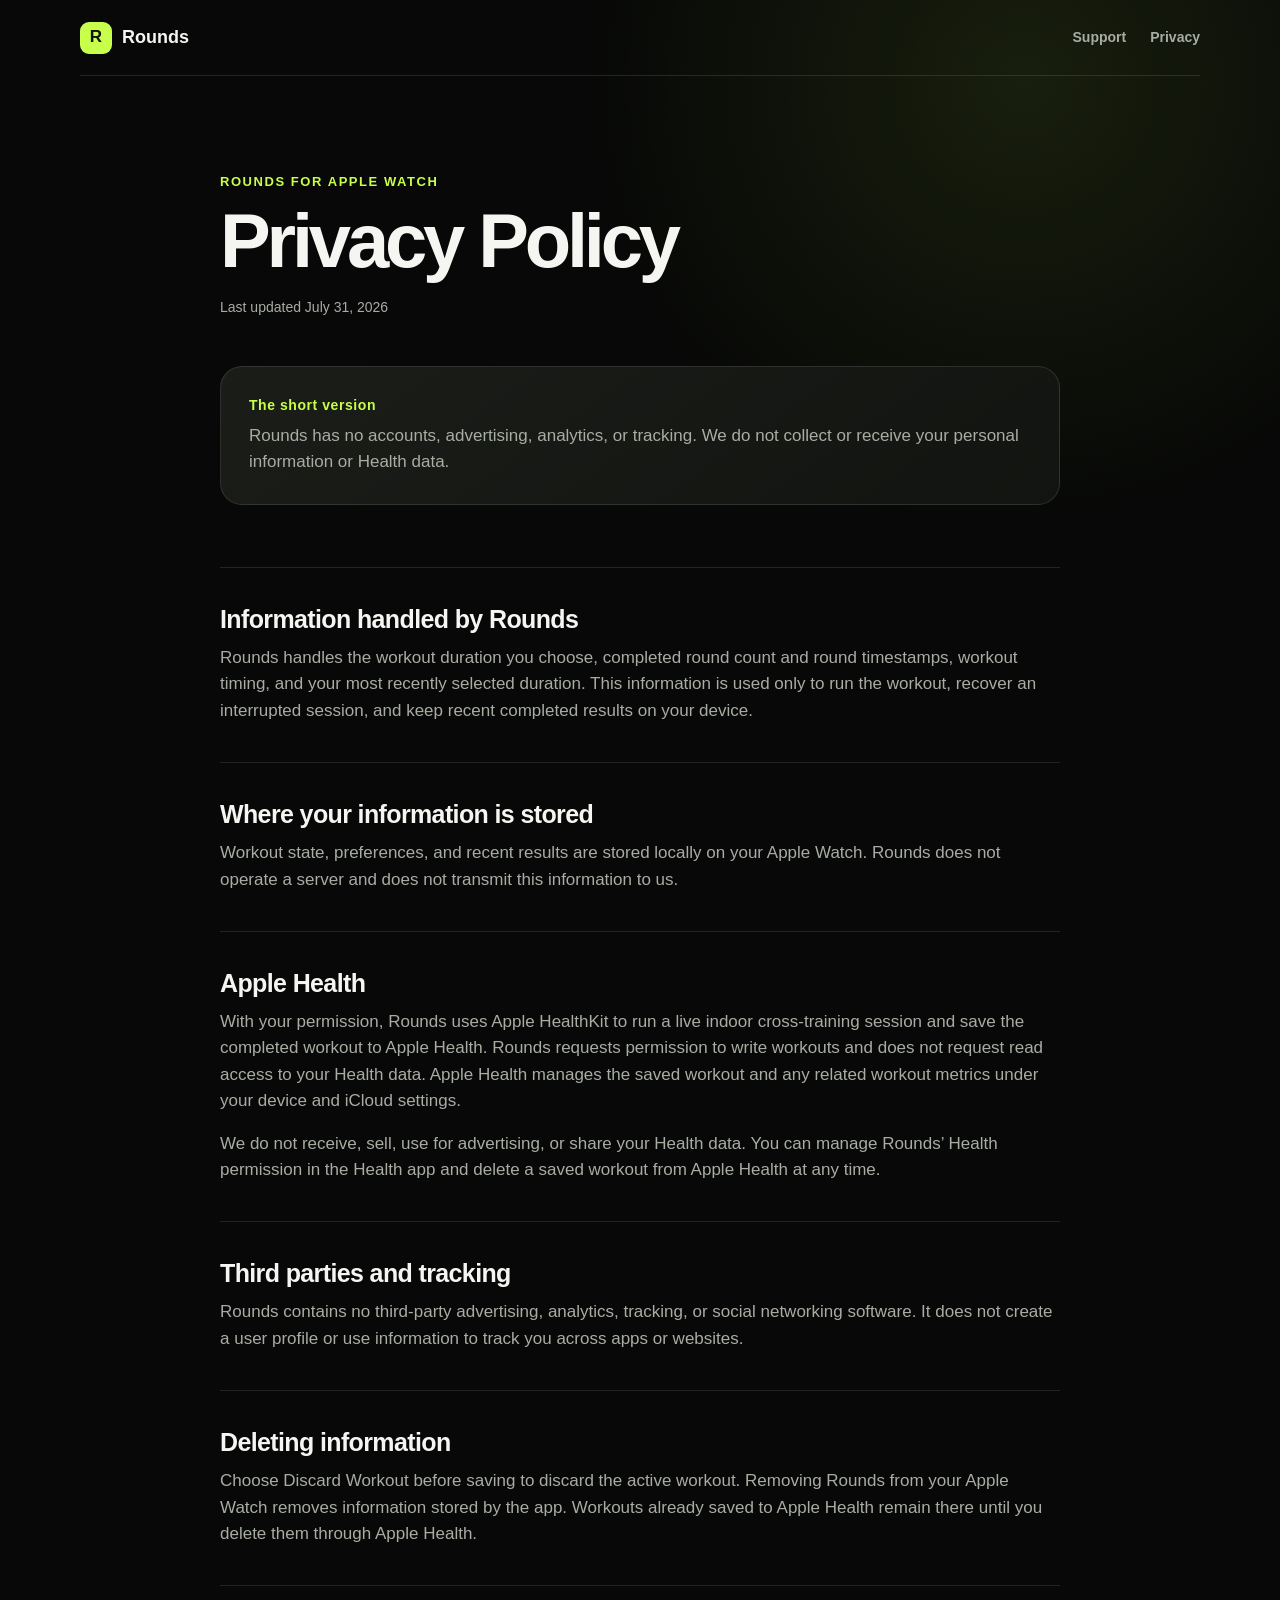
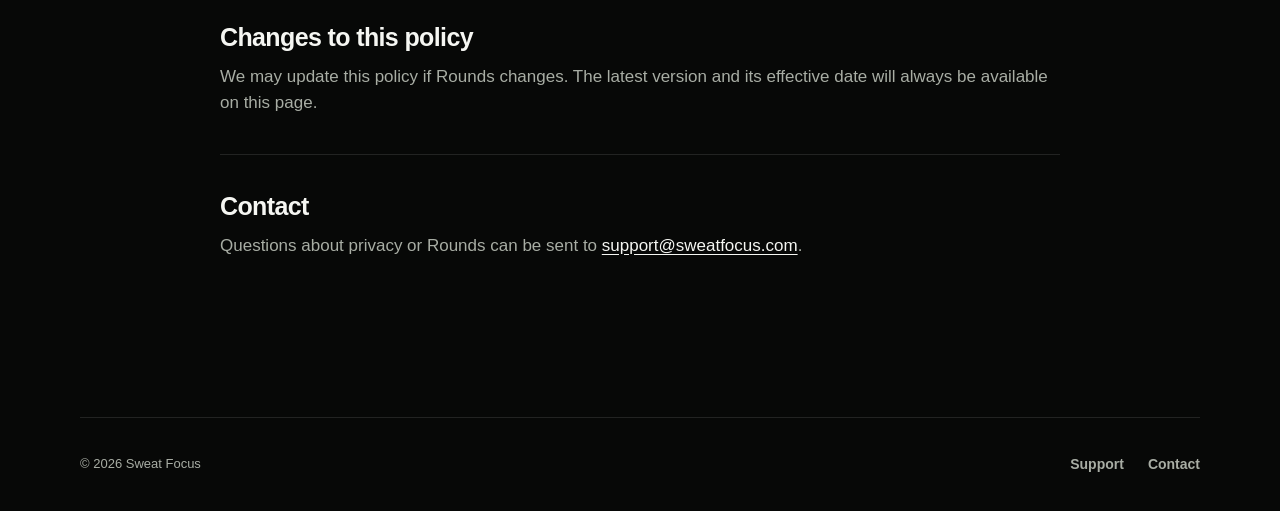
==== privacy.html @ 95f67c0b "Create Rounds support and privacy site" ====
<!doctype html>
<html lang="en">
  <head>
    <meta charset="utf-8">
    <meta name="viewport" content="width=device-width, initial-scale=1">
    <meta name="theme-color" content="#070807">
    <meta name="description" content="Privacy Policy for Rounds on Apple Watch.">
    <title>Privacy Policy — Rounds</title>
    <link rel="stylesheet" href="styles.css">
  </head>
  <body>
    <header class="site-header">
      <a class="brand" href="index.html" aria-label="Rounds support home">
        <span class="brand-mark" aria-hidden="true">R</span>
        <span>Rounds</span>
      </a>
      <nav aria-label="Support navigation">
        <a href="index.html">Support</a>
        <a href="privacy.html" aria-current="page">Privacy</a>
      </nav>
    </header>

    <main class="policy-page">
      <div class="policy-heading">
        <p class="eyebrow">Rounds for Apple Watch</p>
        <h1>Privacy Policy</h1>
        <p class="updated">Last updated July 31, 2026</p>
      </div>

      <div class="privacy-summary">
        <strong>The short version</strong>
        <p>
          Rounds has no accounts, advertising, analytics, or tracking. We do not
          collect or receive your personal information or Health data.
        </p>
      </div>

      <article class="policy-content">
        <section>
          <h2>Information handled by Rounds</h2>
          <p>
            Rounds handles the workout duration you choose, completed round count
            and round timestamps, workout timing, and your most recently selected
            duration. This information is used only to run the workout, recover an
            interrupted session, and keep recent completed results on your device.
          </p>
        </section>

        <section>
          <h2>Where your information is stored</h2>
          <p>
            Workout state, preferences, and recent results are stored locally on
            your Apple Watch. Rounds does not operate a server and does not transmit
            this information to us.
          </p>
        </section>

        <section>
          <h2>Apple Health</h2>
          <p>
            With your permission, Rounds uses Apple HealthKit to run a live indoor
            cross-training session and save the completed workout to Apple Health.
            Rounds requests permission to write workouts and does not request read
            access to your Health data. Apple Health manages the saved workout and
            any related workout metrics under your device and iCloud settings.
          </p>
          <p>
            We do not receive, sell, use for advertising, or share your Health data.
            You can manage Rounds’ Health permission in the Health app and delete a
            saved workout from Apple Health at any time.
          </p>
        </section>

        <section>
          <h2>Third parties and tracking</h2>
          <p>
            Rounds contains no third-party advertising, analytics, tracking, or
            social networking software. It does not create a user profile or use
            information to track you across apps or websites.
          </p>
        </section>

        <section>
          <h2>Deleting information</h2>
          <p>
            Choose Discard Workout before saving to discard the active workout.
            Removing Rounds from your Apple Watch removes information stored by the
            app. Workouts already saved to Apple Health remain there until you delete
            them through Apple Health.
          </p>
        </section>

        <section>
          <h2>Changes to this policy</h2>
          <p>
            We may update this policy if Rounds changes. The latest version and its
            effective date will always be available on this page.
          </p>
        </section>

        <section>
          <h2>Contact</h2>
          <p>
            Questions about privacy or Rounds can be sent to
            <a href="mailto:support@sweatfocus.com?subject=Rounds%20Privacy">support@sweatfocus.com</a>.
          </p>
        </section>
      </article>
    </main>

    <footer>
      <span>© 2026 Sweat Focus</span>
      <div>
        <a href="index.html">Support</a>
        <a href="mailto:support@sweatfocus.com?subject=Rounds%20Support">Contact</a>
      </div>
    </footer>
  </body>
</html>
---- styles.css ----
:root {
  color-scheme: dark;
  --background: #070807;
  --surface: #121411;
  --surface-raised: #1a1d18;
  --border: rgba(255, 255, 255, 0.11);
  --text: #f5f6f2;
  --secondary: #a8ada4;
  --accent: #c7ff4a;
  --accent-strong: #aee82b;
  --danger: #ff6259;
  --max-width: 1120px;
}

* {
  box-sizing: border-box;
}

html {
  scroll-behavior: smooth;
}

body {
  margin: 0;
  background:
    radial-gradient(circle at 80% 4%, rgba(199, 255, 74, 0.09), transparent 28rem),
    var(--background);
  color: var(--text);
  font-family: -apple-system, BlinkMacSystemFont, "SF Pro Display", "Helvetica Neue", sans-serif;
  font-size: 17px;
  line-height: 1.55;
  -webkit-font-smoothing: antialiased;
}

a {
  color: inherit;
}

.site-header,
main,
footer {
  width: min(calc(100% - 40px), var(--max-width));
  margin-inline: auto;
}

.site-header {
  min-height: 76px;
  display: flex;
  align-items: center;
  justify-content: space-between;
  gap: 24px;
  border-bottom: 1px solid var(--border);
}

.brand {
  display: inline-flex;
  align-items: center;
  gap: 10px;
  color: var(--text);
  font-size: 18px;
  font-weight: 700;
  text-decoration: none;
}

.brand-mark {
  width: 32px;
  height: 32px;
  display: grid;
  place-items: center;
  border-radius: 9px;
  background: var(--accent);
  color: #11140c;
  font-size: 17px;
  font-weight: 800;
}

nav,
footer div {
  display: flex;
  align-items: center;
  gap: 24px;
}

nav a,
footer a {
  color: var(--secondary);
  font-size: 14px;
  font-weight: 600;
  text-decoration: none;
}

nav a:hover,
nav a:focus-visible,
footer a:hover,
footer a:focus-visible,
.policy-content a:hover,
.policy-content a:focus-visible {
  color: var(--accent);
}

.hero {
  min-height: 650px;
  display: grid;
  grid-template-columns: minmax(0, 1.18fr) minmax(300px, 0.82fr);
  align-items: center;
  gap: clamp(48px, 8vw, 110px);
  padding: 80px 0 96px;
}

.eyebrow {
  margin: 0 0 12px;
  color: var(--accent);
  font-size: 13px;
  font-weight: 750;
  letter-spacing: 0.12em;
  text-transform: uppercase;
}

h1,
h2,
h3,
p {
  margin-top: 0;
}

h1 {
  max-width: 760px;
  margin-bottom: 24px;
  font-size: clamp(50px, 7.2vw, 88px);
  font-weight: 760;
  letter-spacing: -0.055em;
  line-height: 0.98;
}

.lede {
  max-width: 620px;
  margin-bottom: 34px;
  color: var(--secondary);
  font-size: clamp(19px, 2.1vw, 23px);
  line-height: 1.45;
}

.primary-button,
.secondary-button {
  min-height: 52px;
  display: inline-flex;
  align-items: center;
  justify-content: center;
  border-radius: 15px;
  font-weight: 750;
  text-decoration: none;
  transition: transform 160ms ease, background 160ms ease;
}

.primary-button {
  padding: 0 24px;
  background: var(--accent);
  color: #10130b;
}

.primary-button:hover,
.primary-button:focus-visible {
  background: var(--accent-strong);
  transform: translateY(-1px);
}

.response-note {
  margin: 13px 0 0;
  color: var(--secondary);
  font-size: 13px;
}

.watch-preview {
  width: min(100%, 360px);
  aspect-ratio: 0.82;
  justify-self: center;
  padding: 25px;
  border: 2px solid #4b4f49;
  border-radius: 31% / 25%;
  background: linear-gradient(145deg, #30332f, #0c0d0c 48%, #262824);
  box-shadow:
    0 40px 90px rgba(0, 0, 0, 0.55),
    inset 0 0 0 2px rgba(255, 255, 255, 0.1);
  transform: rotate(2deg);
}

.watch-screen {
  height: 100%;
  padding: 16% 9% 8%;
  display: flex;
  flex-direction: column;
  align-items: center;
  border-radius: 28% / 22%;
  background: #000;
  overflow: hidden;
}

.time-label {
  align-self: flex-start;
  color: #8f948d;
  font-size: 10px;
  font-weight: 800;
  letter-spacing: 0.12em;
}

.time {
  align-self: flex-start;
  margin-top: -3px;
  font-size: clamp(28px, 4vw, 42px);
  font-variant-numeric: tabular-nums;
  font-weight: 750;
  letter-spacing: -0.04em;
}

.round-count {
  margin: auto 0 -8px;
  font-size: clamp(94px, 14vw, 148px);
  font-variant-numeric: tabular-nums;
  font-weight: 780;
  line-height: 0.92;
}

.round-label {
  display: flex;
  gap: 9px;
  color: #969b93;
  font-size: 10px;
  font-weight: 800;
  letter-spacing: 0.08em;
}

.round-label span {
  color: var(--accent);
  letter-spacing: 0;
}

.watch-controls {
  width: 100%;
  display: grid;
  grid-template-columns: 44px 1fr 44px;
  gap: 5px;
  margin-top: auto;
  padding-top: 12%;
  font-size: 13px;
  font-weight: 750;
}

.watch-controls span {
  min-height: 38px;
  display: grid;
  place-items: center;
  border-radius: 12px;
}

.add-control {
  background: var(--accent);
  color: #0b0d08;
  font-size: 22px;
}

.pause-control {
  background: #252724;
}

.end-control {
  color: var(--danger);
}

.steps,
.answers {
  padding: 96px 0;
  border-top: 1px solid var(--border);
}

.section-heading {
  max-width: 640px;
  margin-bottom: 44px;
}

h2 {
  margin-bottom: 16px;
  font-size: clamp(34px, 4.6vw, 54px);
  font-weight: 740;
  letter-spacing: -0.04em;
  line-height: 1.05;
}

.step-grid {
  display: grid;
  grid-template-columns: repeat(3, 1fr);
  gap: 16px;
}

.step-card,
.contact-card,
.privacy-summary {
  border: 1px solid var(--border);
  background: linear-gradient(145deg, var(--surface-raised), var(--surface));
}

.step-card {
  min-height: 250px;
  padding: 28px;
  border-radius: 24px;
}

.step-number {
  width: 36px;
  height: 36px;
  display: grid;
  place-items: center;
  margin-bottom: 54px;
  border-radius: 50%;
  background: var(--accent);
  color: #11140c;
  font-size: 14px;
  font-weight: 800;
}

h3 {
  margin-bottom: 8px;
  font-size: 22px;
  letter-spacing: -0.025em;
}

.step-card p,
.contact-card p,
.policy-content p,
.privacy-summary p {
  margin-bottom: 0;
  color: var(--secondary);
}

.answer-list {
  border-top: 1px solid var(--border);
}

details {
  border-bottom: 1px solid var(--border);
}

summary {
  padding: 26px 42px 26px 0;
  position: relative;
  cursor: pointer;
  list-style: none;
  font-size: 20px;
  font-weight: 700;
  letter-spacing: -0.015em;
}

summary::-webkit-details-marker {
  display: none;
}

summary::after {
  content: "+";
  position: absolute;
  right: 4px;
  color: var(--accent);
  font-size: 26px;
  font-weight: 400;
  line-height: 1;
}

details[open] summary::after {
  content: "−";
}

details p {
  max-width: 780px;
  padding: 0 48px 28px 0;
  margin-bottom: 0;
  color: var(--secondary);
}

.contact-card {
  margin: 72px auto 96px;
  padding: clamp(30px, 5vw, 56px);
  display: flex;
  align-items: center;
  justify-content: space-between;
  gap: 40px;
  border-radius: 28px;
}

.contact-card h2 {
  font-size: clamp(30px, 4vw, 46px);
}

.secondary-button {
  flex: 0 0 auto;
  padding: 0 20px;
  border: 1px solid var(--border);
  background: rgba(255, 255, 255, 0.06);
  font-size: 15px;
}

.secondary-button:hover,
.secondary-button:focus-visible {
  border-color: rgba(199, 255, 74, 0.5);
  background: rgba(199, 255, 74, 0.08);
}

footer {
  min-height: 94px;
  display: flex;
  align-items: center;
  justify-content: space-between;
  gap: 24px;
  border-top: 1px solid var(--border);
  color: var(--secondary);
  font-size: 13px;
}

.policy-page {
  max-width: 840px;
  padding: 96px 0 120px;
}

.policy-heading {
  margin-bottom: 48px;
}

.policy-heading h1 {
  margin-bottom: 18px;
  font-size: clamp(48px, 7vw, 76px);
}

.updated {
  color: var(--secondary);
  font-size: 14px;
}

.privacy-summary {
  margin-bottom: 62px;
  padding: 28px;
  border-radius: 22px;
}

.privacy-summary strong {
  display: block;
  margin-bottom: 6px;
  color: var(--accent);
  font-size: 14px;
  letter-spacing: 0.04em;
}

.policy-content section {
  padding: 38px 0;
  border-top: 1px solid var(--border);
}

.policy-content h2 {
  margin-bottom: 13px;
  font-size: 25px;
  letter-spacing: -0.025em;
}

.policy-content p + p {
  margin-top: 16px;
}

.policy-content a {
  color: var(--text);
  text-underline-offset: 3px;
}

@media (max-width: 800px) {
  .hero {
    grid-template-columns: 1fr;
    padding-top: 70px;
  }

  .watch-preview {
    width: min(82vw, 350px);
  }

  .step-grid {
    grid-template-columns: 1fr;
  }

  .step-card {
    min-height: 0;
  }

  .step-number {
    margin-bottom: 36px;
  }

  .contact-card {
    align-items: flex-start;
    flex-direction: column;
  }
}

@media (max-width: 560px) {
  .site-header,
  main,
  footer {
    width: min(calc(100% - 28px), var(--max-width));
  }

  .site-header {
    min-height: 68px;
  }

  nav {
    gap: 16px;
  }

  nav a:first-child {
    display: none;
  }

  .hero {
    min-height: 0;
    padding: 60px 0 78px;
  }

  h1 {
    font-size: 48px;
  }

  .steps,
  .answers {
    padding: 74px 0;
  }

  summary {
    font-size: 18px;
  }

  .contact-card {
    margin-bottom: 72px;
  }

  .secondary-button {
    width: 100%;
    font-size: 14px;
  }

  footer {
    padding: 26px 0;
    align-items: flex-start;
    flex-direction: column;
  }

  .policy-page {
    padding: 72px 0 90px;
  }
}

@media (prefers-reduced-motion: reduce) {
  html {
    scroll-behavior: auto;
  }

  *,
  *::before,
  *::after {
    transition-duration: 0.01ms !important;
  }
}
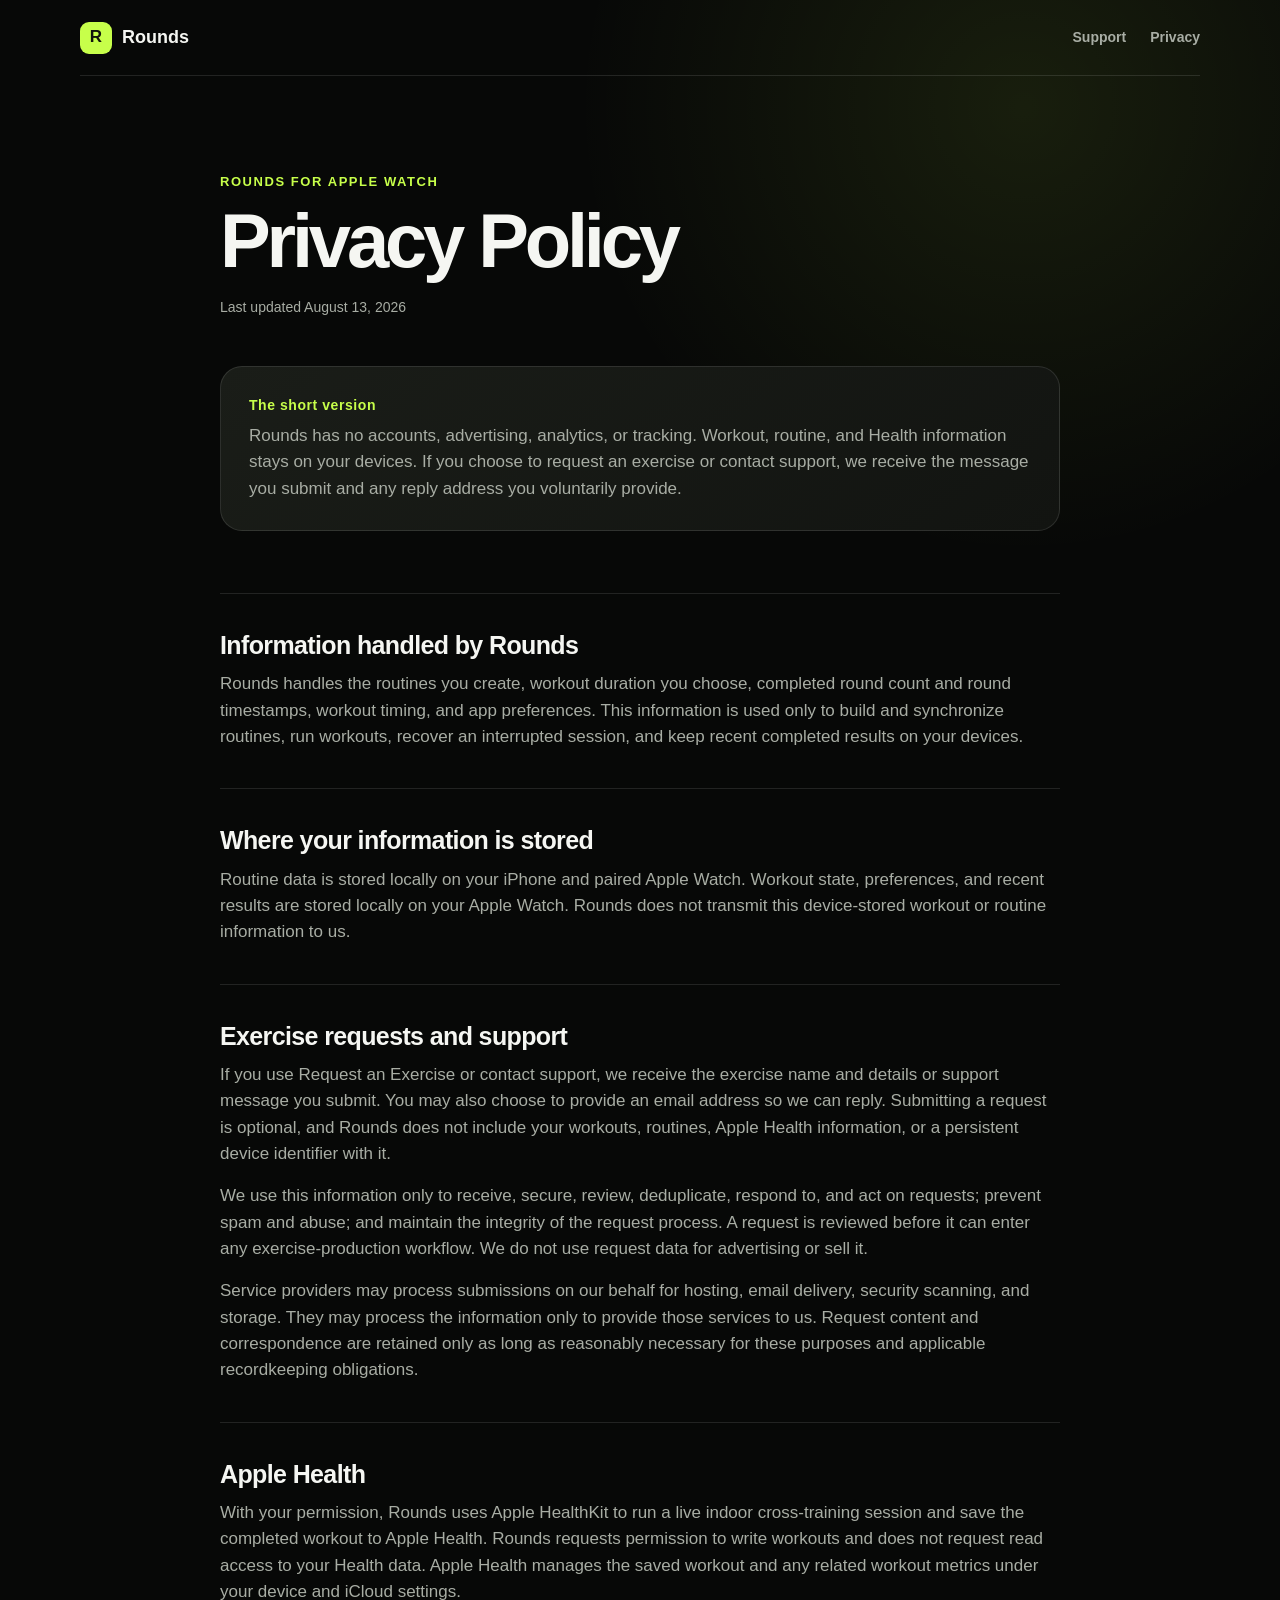
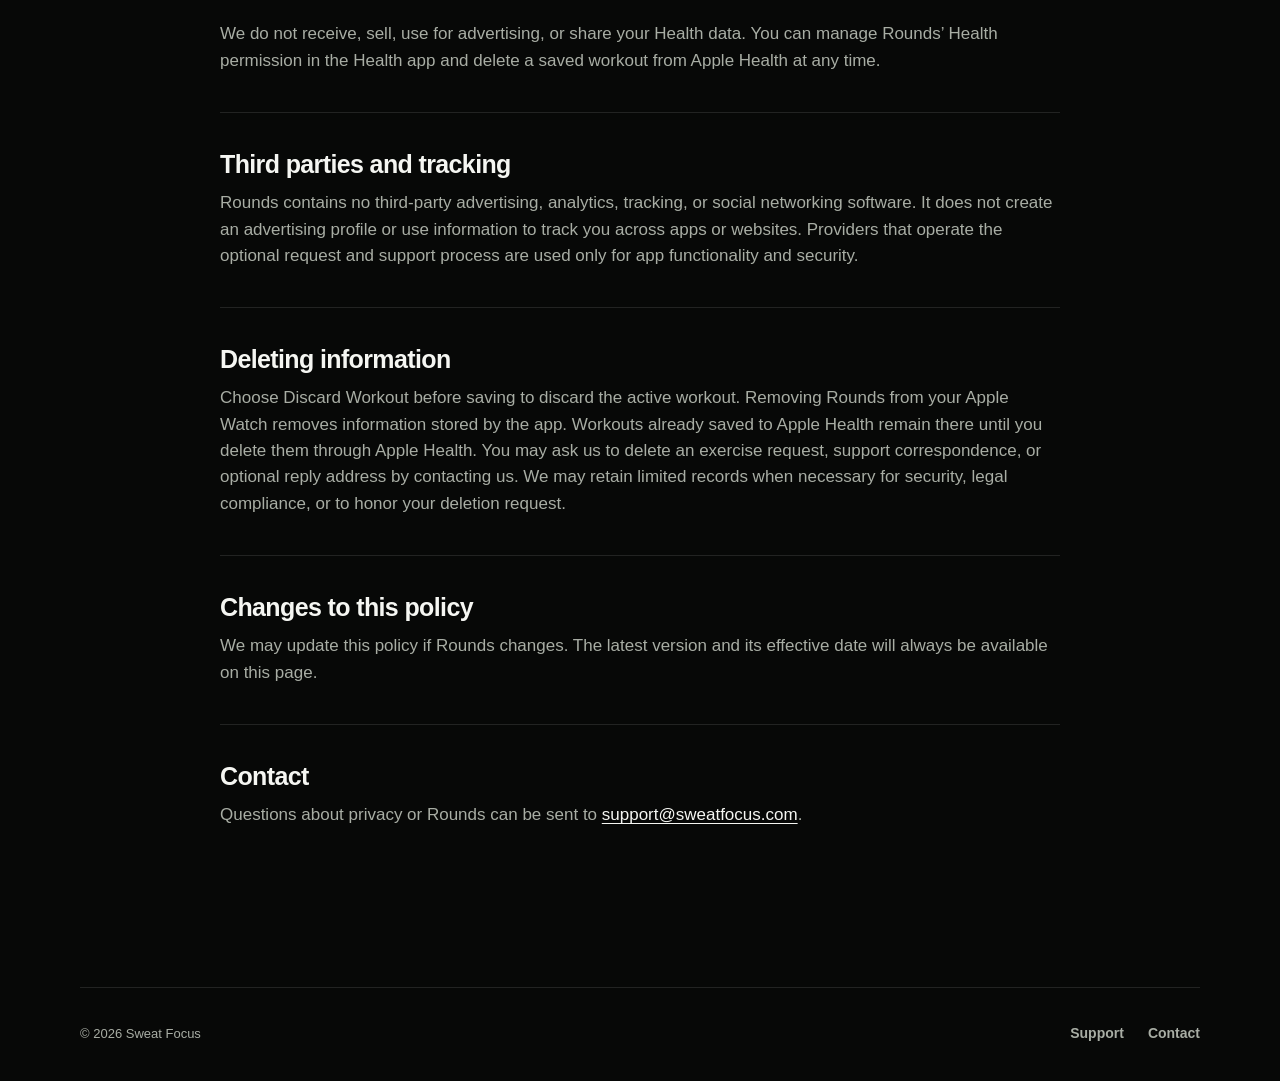
==== commit 55cef72d: "Document exercise request handling" ====
--- a/privacy.html
+++ b/privacy.html
@@ -24,14 +24,16 @@
       <div class="policy-heading">
         <p class="eyebrow">Rounds for Apple Watch</p>
         <h1>Privacy Policy</h1>
-        <p class="updated">Last updated July 31, 2026</p>
+        <p class="updated">Last updated August 13, 2026</p>
       </div>
 
       <div class="privacy-summary">
         <strong>The short version</strong>
         <p>
-          Rounds has no accounts, advertising, analytics, or tracking. We do not
-          collect or receive your personal information or Health data.
+          Rounds has no accounts, advertising, analytics, or tracking. Workout,
+          routine, and Health information stays on your devices. If you choose to
+          request an exercise or contact support, we receive the message you submit
+          and any reply address you voluntarily provide.
         </p>
       </div>
 
@@ -39,19 +41,46 @@
         <section>
           <h2>Information handled by Rounds</h2>
           <p>
-            Rounds handles the workout duration you choose, completed round count
-            and round timestamps, workout timing, and your most recently selected
-            duration. This information is used only to run the workout, recover an
-            interrupted session, and keep recent completed results on your device.
+            Rounds handles the routines you create, workout duration you choose,
+            completed round count and round timestamps, workout timing, and app
+            preferences. This information is used only to build and synchronize
+            routines, run workouts, recover an interrupted session, and keep recent
+            completed results on your devices.
           </p>
         </section>
 
         <section>
           <h2>Where your information is stored</h2>
           <p>
+            Routine data is stored locally on your iPhone and paired Apple Watch.
             Workout state, preferences, and recent results are stored locally on
-            your Apple Watch. Rounds does not operate a server and does not transmit
-            this information to us.
+            your Apple Watch. Rounds does not transmit this device-stored workout
+            or routine information to us.
+          </p>
+        </section>
+
+        <section>
+          <h2>Exercise requests and support</h2>
+          <p>
+            If you use Request an Exercise or contact support, we receive the
+            exercise name and details or support message you submit. You may also
+            choose to provide an email address so we can reply. Submitting a request
+            is optional, and Rounds does not include your workouts, routines, Apple
+            Health information, or a persistent device identifier with it.
+          </p>
+          <p>
+            We use this information only to receive, secure, review, deduplicate,
+            respond to, and act on requests; prevent spam and abuse; and maintain
+            the integrity of the request process. A request is reviewed before it
+            can enter any exercise-production workflow. We do not use request data
+            for advertising or sell it.
+          </p>
+          <p>
+            Service providers may process submissions on our behalf for hosting,
+            email delivery, security scanning, and storage. They may process the
+            information only to provide those services to us. Request content and
+            correspondence are retained only as long as reasonably necessary for
+            these purposes and applicable recordkeeping obligations.
           </p>
         </section>
 
@@ -75,8 +104,10 @@
           <h2>Third parties and tracking</h2>
           <p>
             Rounds contains no third-party advertising, analytics, tracking, or
-            social networking software. It does not create a user profile or use
-            information to track you across apps or websites.
+            social networking software. It does not create an advertising profile
+            or use information to track you across apps or websites. Providers that
+            operate the optional request and support process are used only for app
+            functionality and security.
           </p>
         </section>
 
@@ -86,7 +117,10 @@
             Choose Discard Workout before saving to discard the active workout.
             Removing Rounds from your Apple Watch removes information stored by the
             app. Workouts already saved to Apple Health remain there until you delete
-            them through Apple Health.
+            them through Apple Health. You may ask us to delete an exercise request,
+            support correspondence, or optional reply address by contacting us. We
+            may retain limited records when necessary for security, legal compliance,
+            or to honor your deletion request.
           </p>
         </section>
 
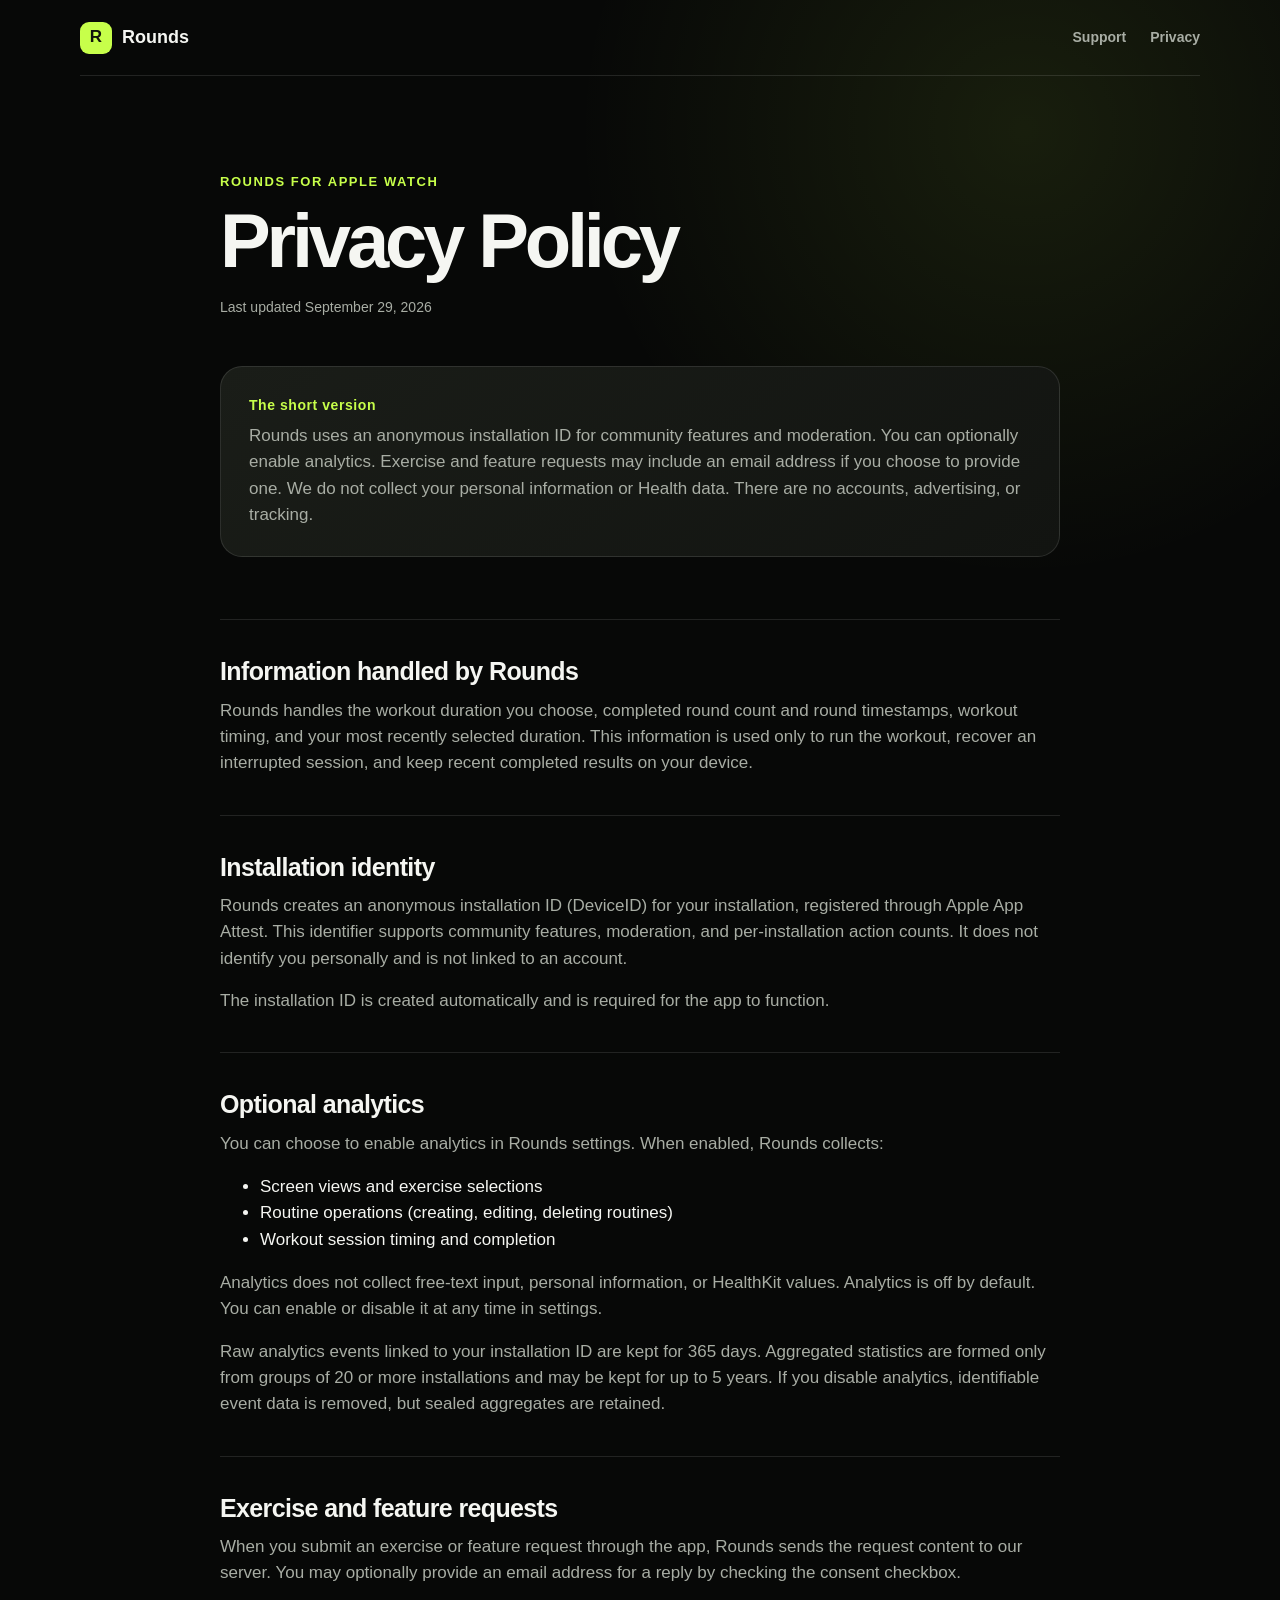
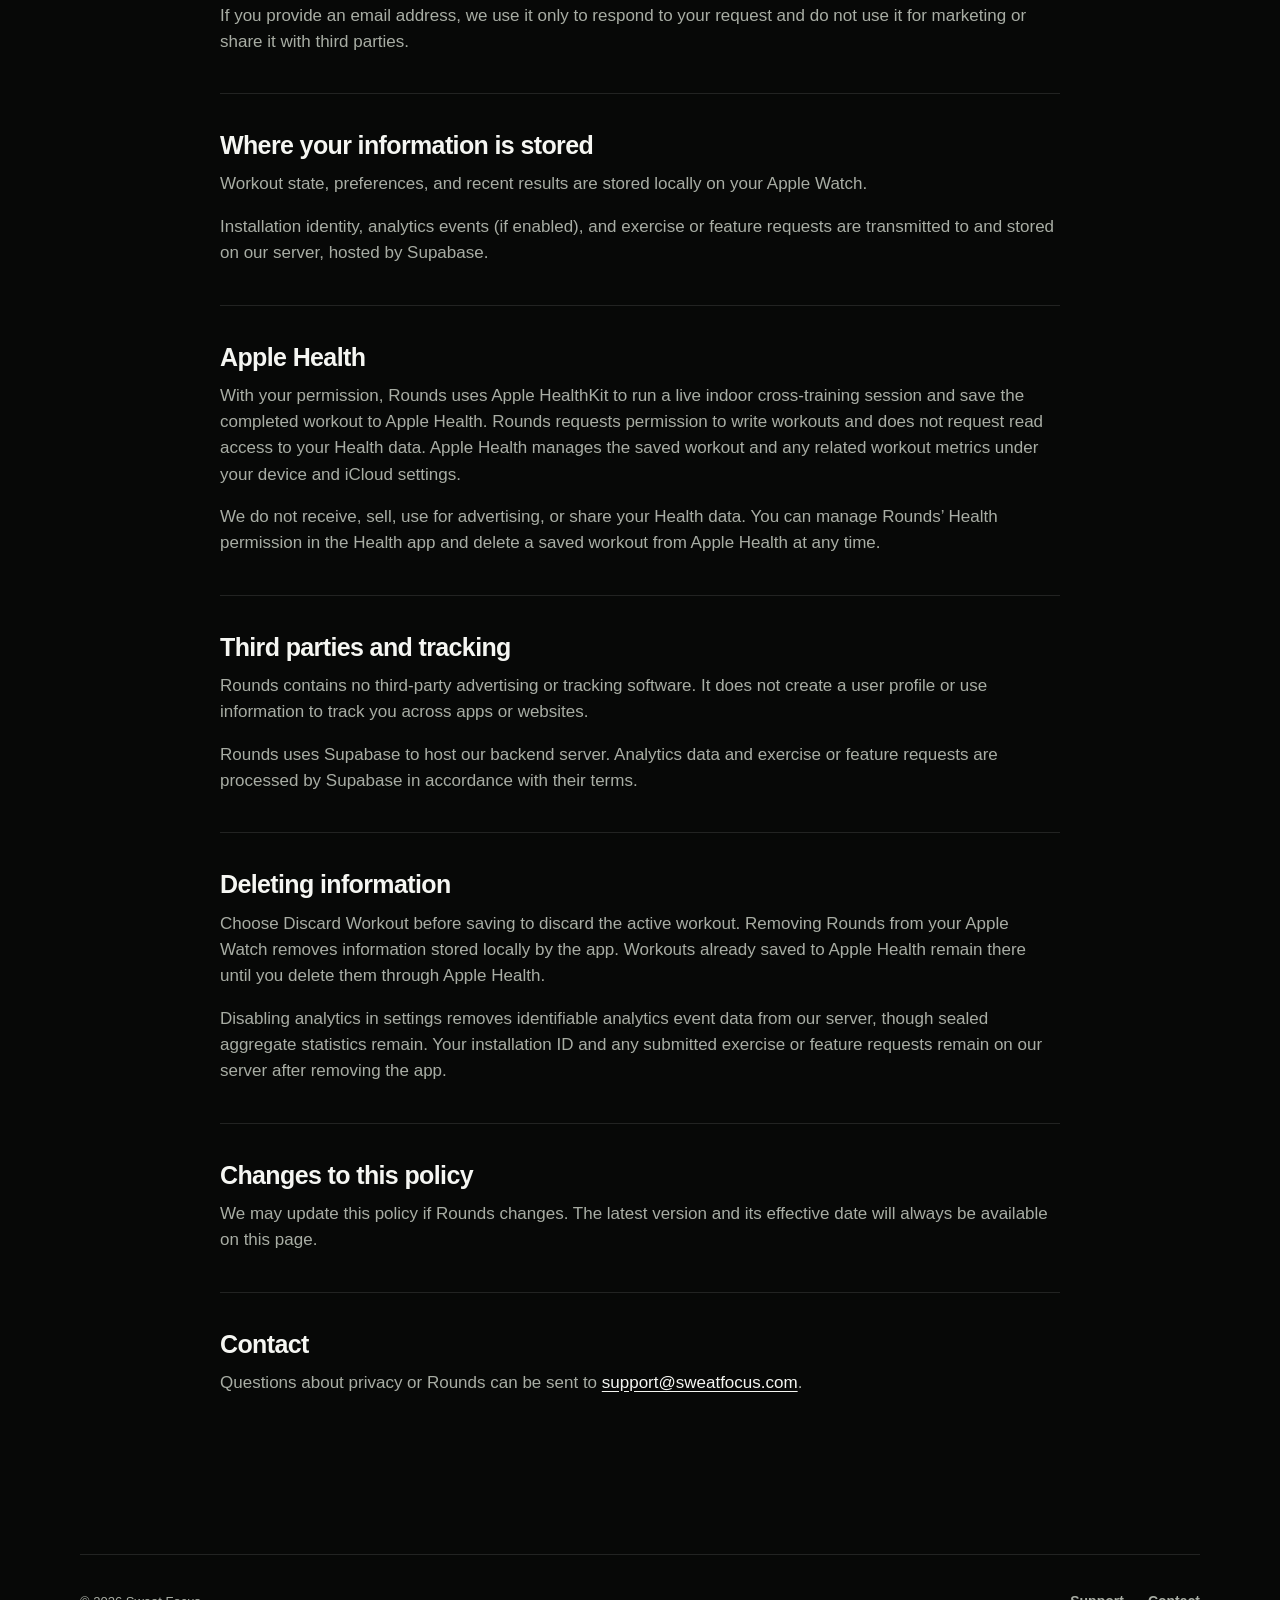
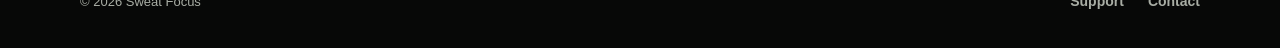
==== commit f3cd9594: "Update privacy policy for backend and analytics features - Add disclosure of anonymous installation " ====
--- a/privacy.html
+++ b/privacy.html
@@ -21,67 +21,93 @@
     </header>
 
     <main class="policy-page">
-      <div class="policy-heading">
-        <p class="eyebrow">Rounds for Apple Watch</p>
-        <h1>Privacy Policy</h1>
-        <p class="updated">Last updated August 13, 2026</p>
-      </div>
+    <div class="policy-heading">
+      <p class="eyebrow">Rounds for Apple Watch</p>
+      <h1>Privacy Policy</h1>
+      <p class="updated">Last updated September 29, 2026</p>
+    </div>
 
-      <div class="privacy-summary">
-        <strong>The short version</strong>
-        <p>
-          Rounds has no accounts, advertising, analytics, or tracking. Workout,
-          routine, and Health information stays on your devices. If you choose to
-          request an exercise or contact support, we receive the message you submit
-          and any reply address you voluntarily provide.
-        </p>
-      </div>
+    <div class="privacy-summary">
+      <strong>The short version</strong>
+      <p>
+        Rounds uses an anonymous installation ID for community features and moderation.
+        You can optionally enable analytics. Exercise and feature requests may include
+        an email address if you choose to provide one. We do not collect your personal
+        information or Health data. There are no accounts, advertising, or tracking.
+      </p>
+    </div>
 
       <article class="policy-content">
         <section>
           <h2>Information handled by Rounds</h2>
           <p>
-            Rounds handles the routines you create, workout duration you choose,
-            completed round count and round timestamps, workout timing, and app
-            preferences. This information is used only to build and synchronize
-            routines, run workouts, recover an interrupted session, and keep recent
-            completed results on your devices.
+            Rounds handles the workout duration you choose, completed round count
+            and round timestamps, workout timing, and your most recently selected
+            duration. This information is used only to run the workout, recover an
+            interrupted session, and keep recent completed results on your device.
           </p>
+        </section>
+
+        <section>
+          <h2>Installation identity</h2>
+          <p>
+            Rounds creates an anonymous installation ID (DeviceID) for your installation,
+            registered through Apple App Attest. This identifier supports community features,
+            moderation, and per-installation action counts. It does not identify you personally
+            and is not linked to an account.
+          </p>
+          <p>
+            The installation ID is created automatically and is required for the app to function.
+          </p>
+        </section>
+
+        <section>
+          <h2>Optional analytics</h2>
+          <p>
+            You can choose to enable analytics in Rounds settings. When enabled, Rounds collects:
+          </p>
+          <ul>
+            <li>Screen views and exercise selections</li>
+            <li>Routine operations (creating, editing, deleting routines)</li>
+            <li>Workout session timing and completion</li>
+          </ul>
+          <p>
+            Analytics does not collect free-text input, personal information, or HealthKit values.
+            Analytics is off by default. You can enable or disable it at any time in settings.
+          </p>
+          <p>
+            Raw analytics events linked to your installation ID are kept for 365 days. Aggregated
+            statistics are formed only from groups of 20 or more installations and may be kept
+            for up to 5 years. If you disable analytics, identifiable event data is removed, but
+            sealed aggregates are retained.
+          </p>
+        </section>
+
+        <section>
+          <h2>Exercise and feature requests</h2>
+          <p>
+            When you submit an exercise or feature request through the app, Rounds sends the
+            request content to our server. You may optionally provide an email address for a
+            reply by checking the consent checkbox.
+          </p>
+          <p>
+            If you provide an email address, we use it only to respond to your request and do
+            not use it for marketing or share it with third parties.
+          </p>
+          <!-- TODO: Add data retention period for exercise/feature requests -->
+          <!-- TODO: Add contact method for deletion requests -->
         </section>
 
         <section>
           <h2>Where your information is stored</h2>
           <p>
-            Routine data is stored locally on your iPhone and paired Apple Watch.
-            Workout state, preferences, and recent results are stored locally on
-            your Apple Watch. Rounds does not transmit this device-stored workout
-            or routine information to us.
-          </p>
-        </section>
-
-        <section>
-          <h2>Exercise requests and support</h2>
-          <p>
-            If you use Request an Exercise or contact support, we receive the
-            exercise name and details or support message you submit. You may also
-            choose to provide an email address so we can reply. Submitting a request
-            is optional, and Rounds does not include your workouts, routines, Apple
-            Health information, or a persistent device identifier with it.
+            Workout state, preferences, and recent results are stored locally on your Apple Watch.
           </p>
           <p>
-            We use this information only to receive, secure, review, deduplicate,
-            respond to, and act on requests; prevent spam and abuse; and maintain
-            the integrity of the request process. A request is reviewed before it
-            can enter any exercise-production workflow. We do not use request data
-            for advertising or sell it.
+            Installation identity, analytics events (if enabled), and exercise or feature requests
+            are transmitted to and stored on our server, hosted by Supabase.
           </p>
-          <p>
-            Service providers may process submissions on our behalf for hosting,
-            email delivery, security scanning, and storage. They may process the
-            information only to provide those services to us. Request content and
-            correspondence are retained only as long as reasonably necessary for
-            these purposes and applicable recordkeeping obligations.
-          </p>
+          <!-- TODO: List any additional data processors beyond Supabase if applicable -->
         </section>
 
         <section>
@@ -103,25 +129,30 @@
         <section>
           <h2>Third parties and tracking</h2>
           <p>
-            Rounds contains no third-party advertising, analytics, tracking, or
-            social networking software. It does not create an advertising profile
-            or use information to track you across apps or websites. Providers that
-            operate the optional request and support process are used only for app
-            functionality and security.
+            Rounds contains no third-party advertising or tracking software. It does not
+            create a user profile or use information to track you across apps or websites.
+          </p>
+          <p>
+            Rounds uses Supabase to host our backend server. Analytics data and exercise
+            or feature requests are processed by Supabase in accordance with their terms.
           </p>
         </section>
 
         <section>
           <h2>Deleting information</h2>
           <p>
-            Choose Discard Workout before saving to discard the active workout.
-            Removing Rounds from your Apple Watch removes information stored by the
-            app. Workouts already saved to Apple Health remain there until you delete
-            them through Apple Health. You may ask us to delete an exercise request,
-            support correspondence, or optional reply address by contacting us. We
-            may retain limited records when necessary for security, legal compliance,
-            or to honor your deletion request.
+            Choose Discard Workout before saving to discard the active workout. Removing
+            Rounds from your Apple Watch removes information stored locally by the app.
+            Workouts already saved to Apple Health remain there until you delete them
+            through Apple Health.
           </p>
+          <p>
+            Disabling analytics in settings removes identifiable analytics event data from
+            our server, though sealed aggregate statistics remain. Your installation ID and
+            any submitted exercise or feature requests remain on our server after removing
+            the app.
+          </p>
+          <!-- TODO: Provide contact method or process for requesting deletion of installation ID and requests -->
         </section>
 
         <section>
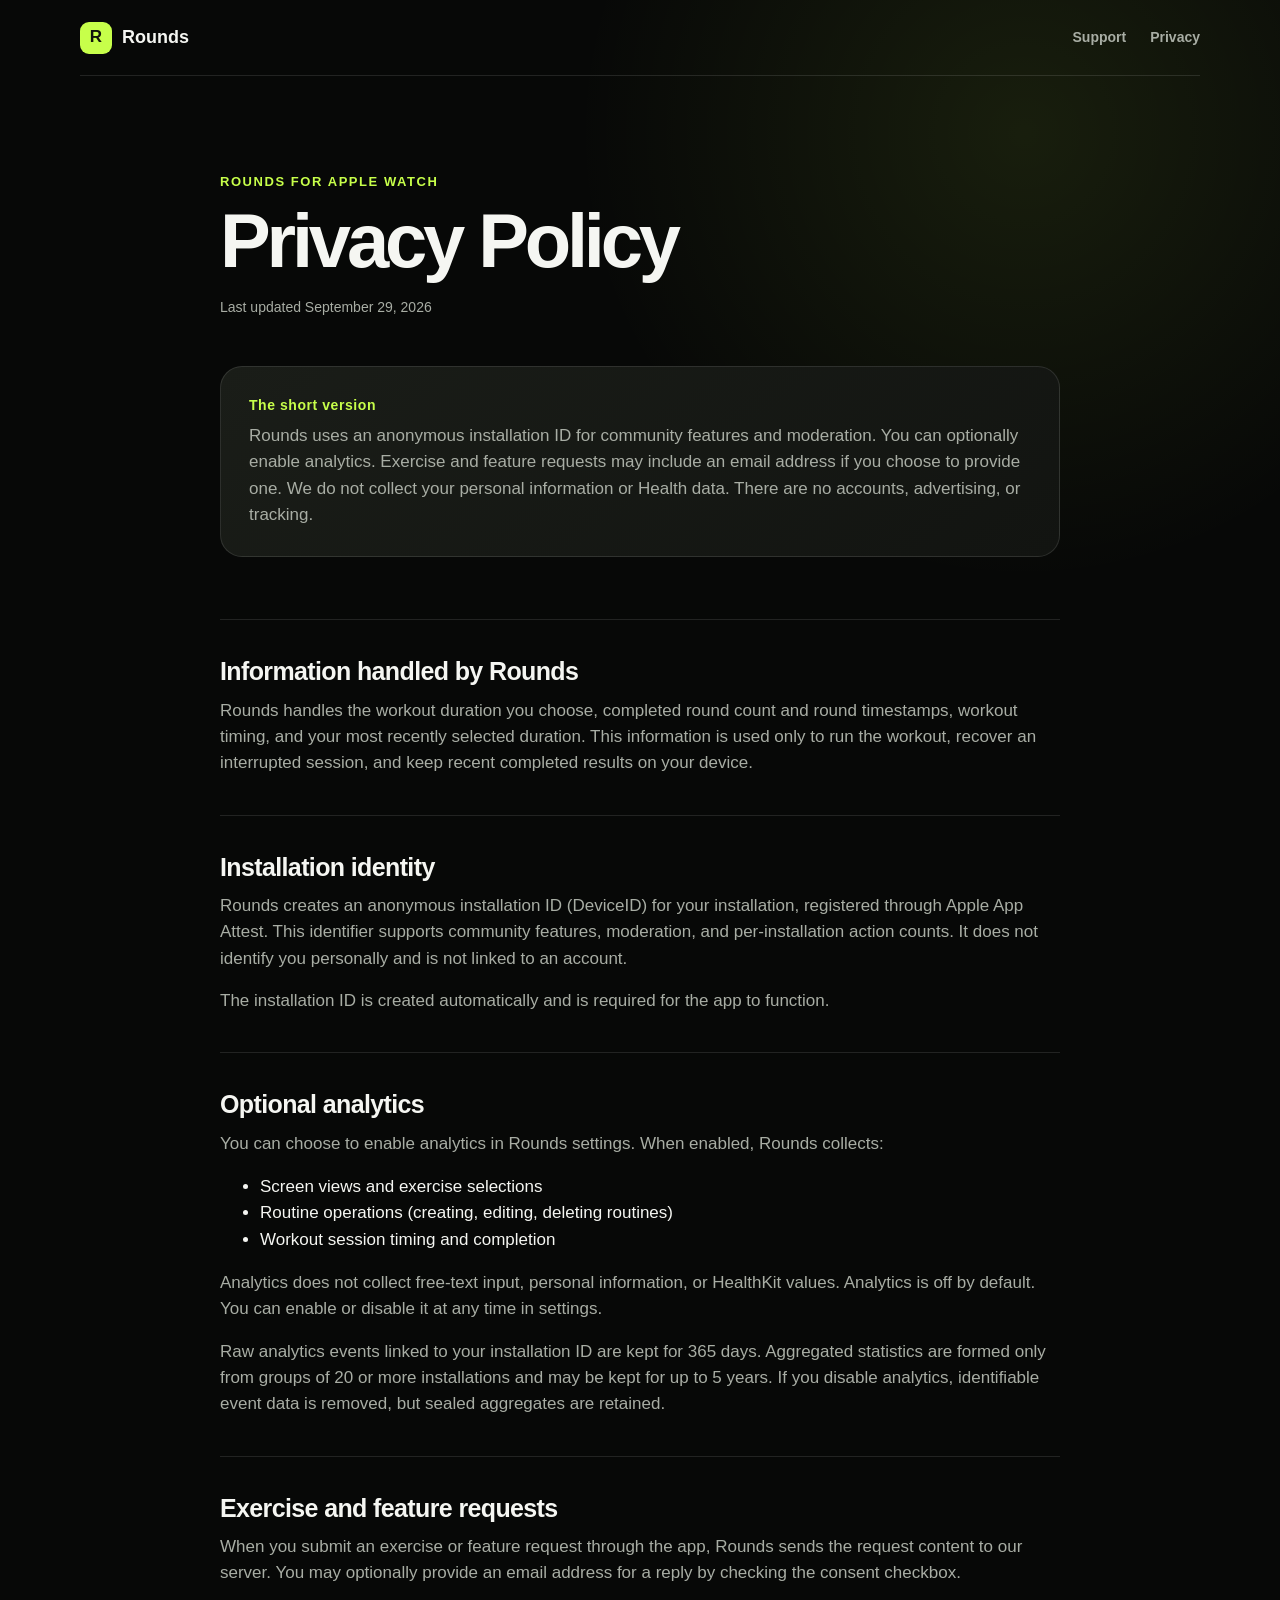
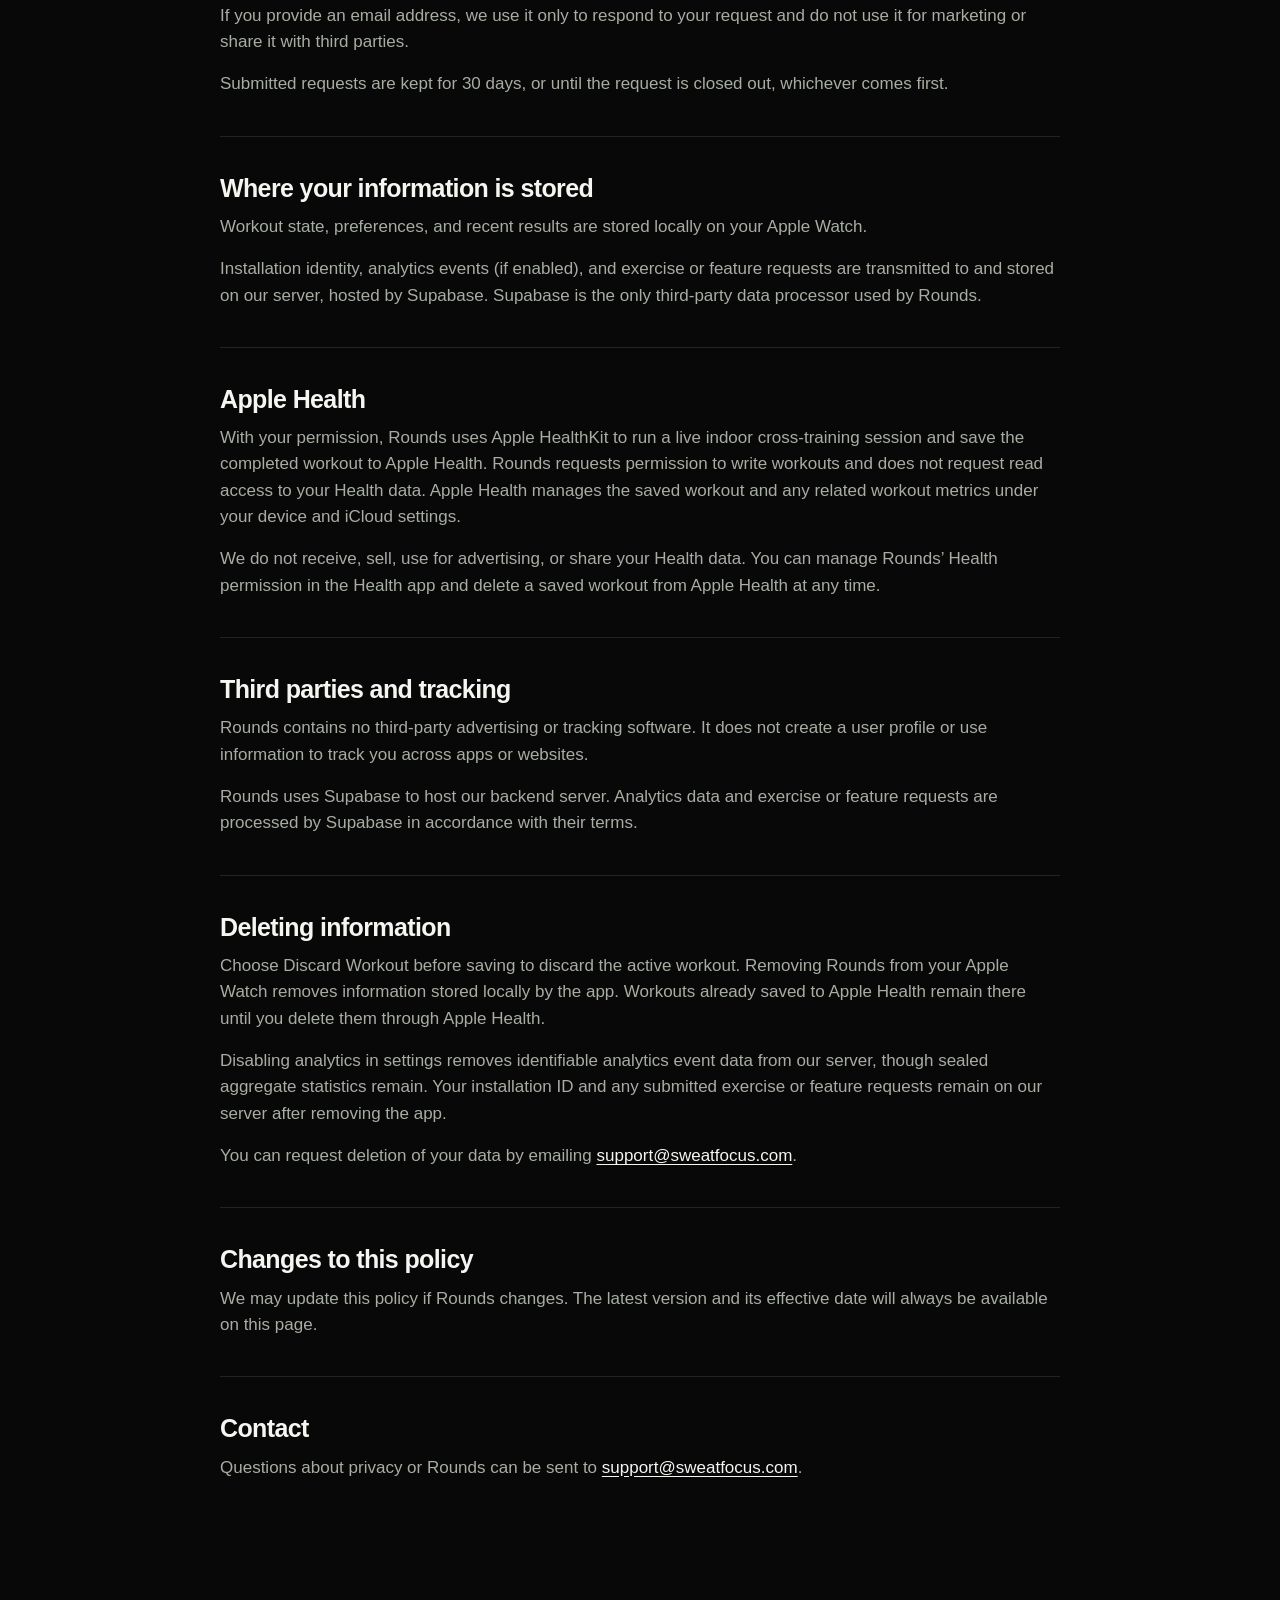
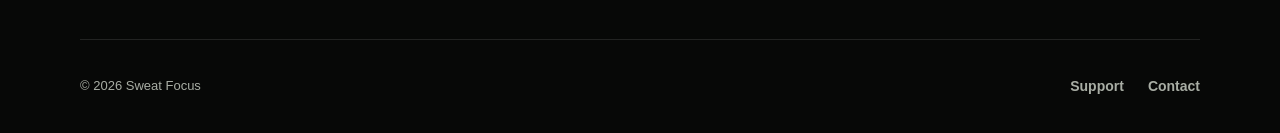
==== commit e7782015: "Resolve open questions in privacy policy - Add request retention period: 30 days or until closed, wh" ====
--- a/privacy.html
+++ b/privacy.html
@@ -94,8 +94,10 @@
             If you provide an email address, we use it only to respond to your request and do
             not use it for marketing or share it with third parties.
           </p>
-          <!-- TODO: Add data retention period for exercise/feature requests -->
-          <!-- TODO: Add contact method for deletion requests -->
+          <p>
+            Submitted requests are kept for 30 days, or until the request is closed out,
+            whichever comes first.
+          </p>
         </section>
 
         <section>
@@ -105,9 +107,9 @@
           </p>
           <p>
             Installation identity, analytics events (if enabled), and exercise or feature requests
-            are transmitted to and stored on our server, hosted by Supabase.
+            are transmitted to and stored on our server, hosted by Supabase. Supabase is the only
+            third-party data processor used by Rounds.
           </p>
-          <!-- TODO: List any additional data processors beyond Supabase if applicable -->
         </section>
 
         <section>
@@ -152,7 +154,10 @@
             any submitted exercise or feature requests remain on our server after removing
             the app.
           </p>
-          <!-- TODO: Provide contact method or process for requesting deletion of installation ID and requests -->
+          <p>
+            You can request deletion of your data by emailing
+            <a href="mailto:support@sweatfocus.com?subject=Rounds%20Data%20Deletion">support@sweatfocus.com</a>.
+          </p>
         </section>
 
         <section>
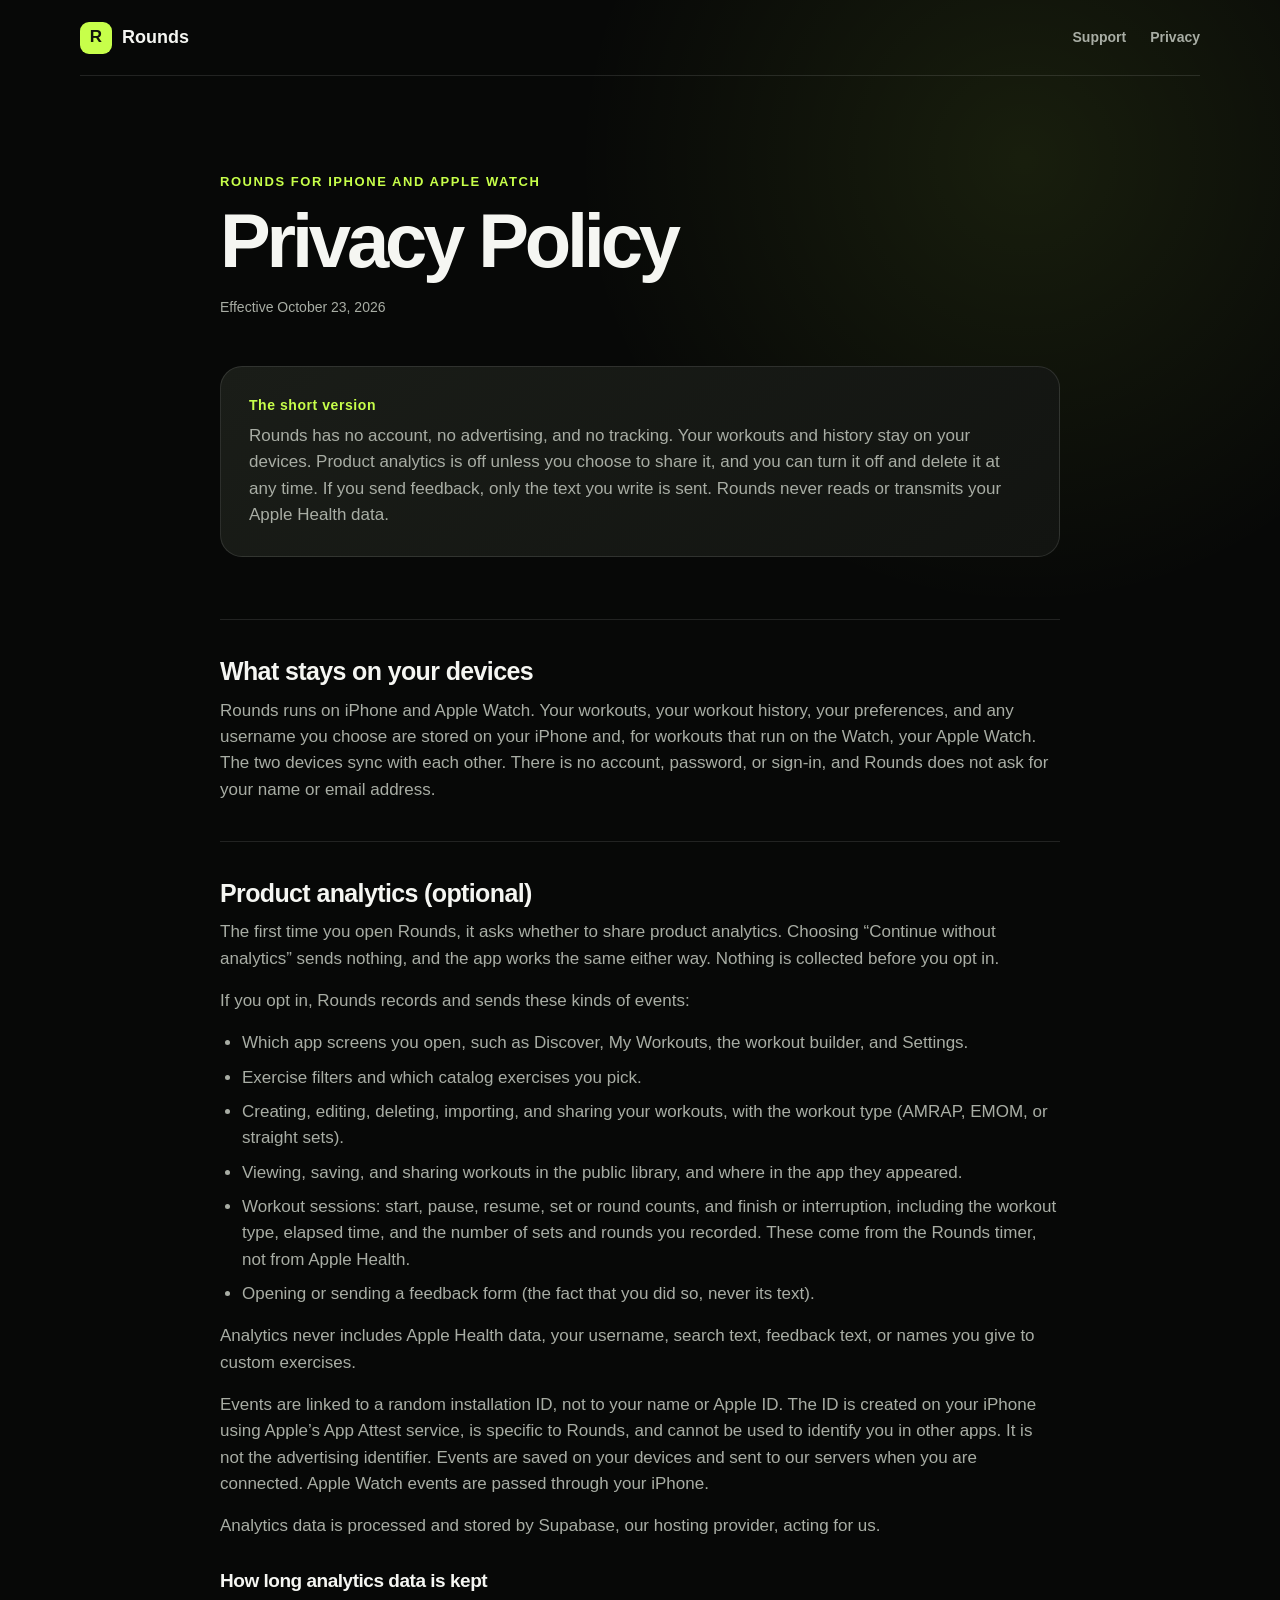
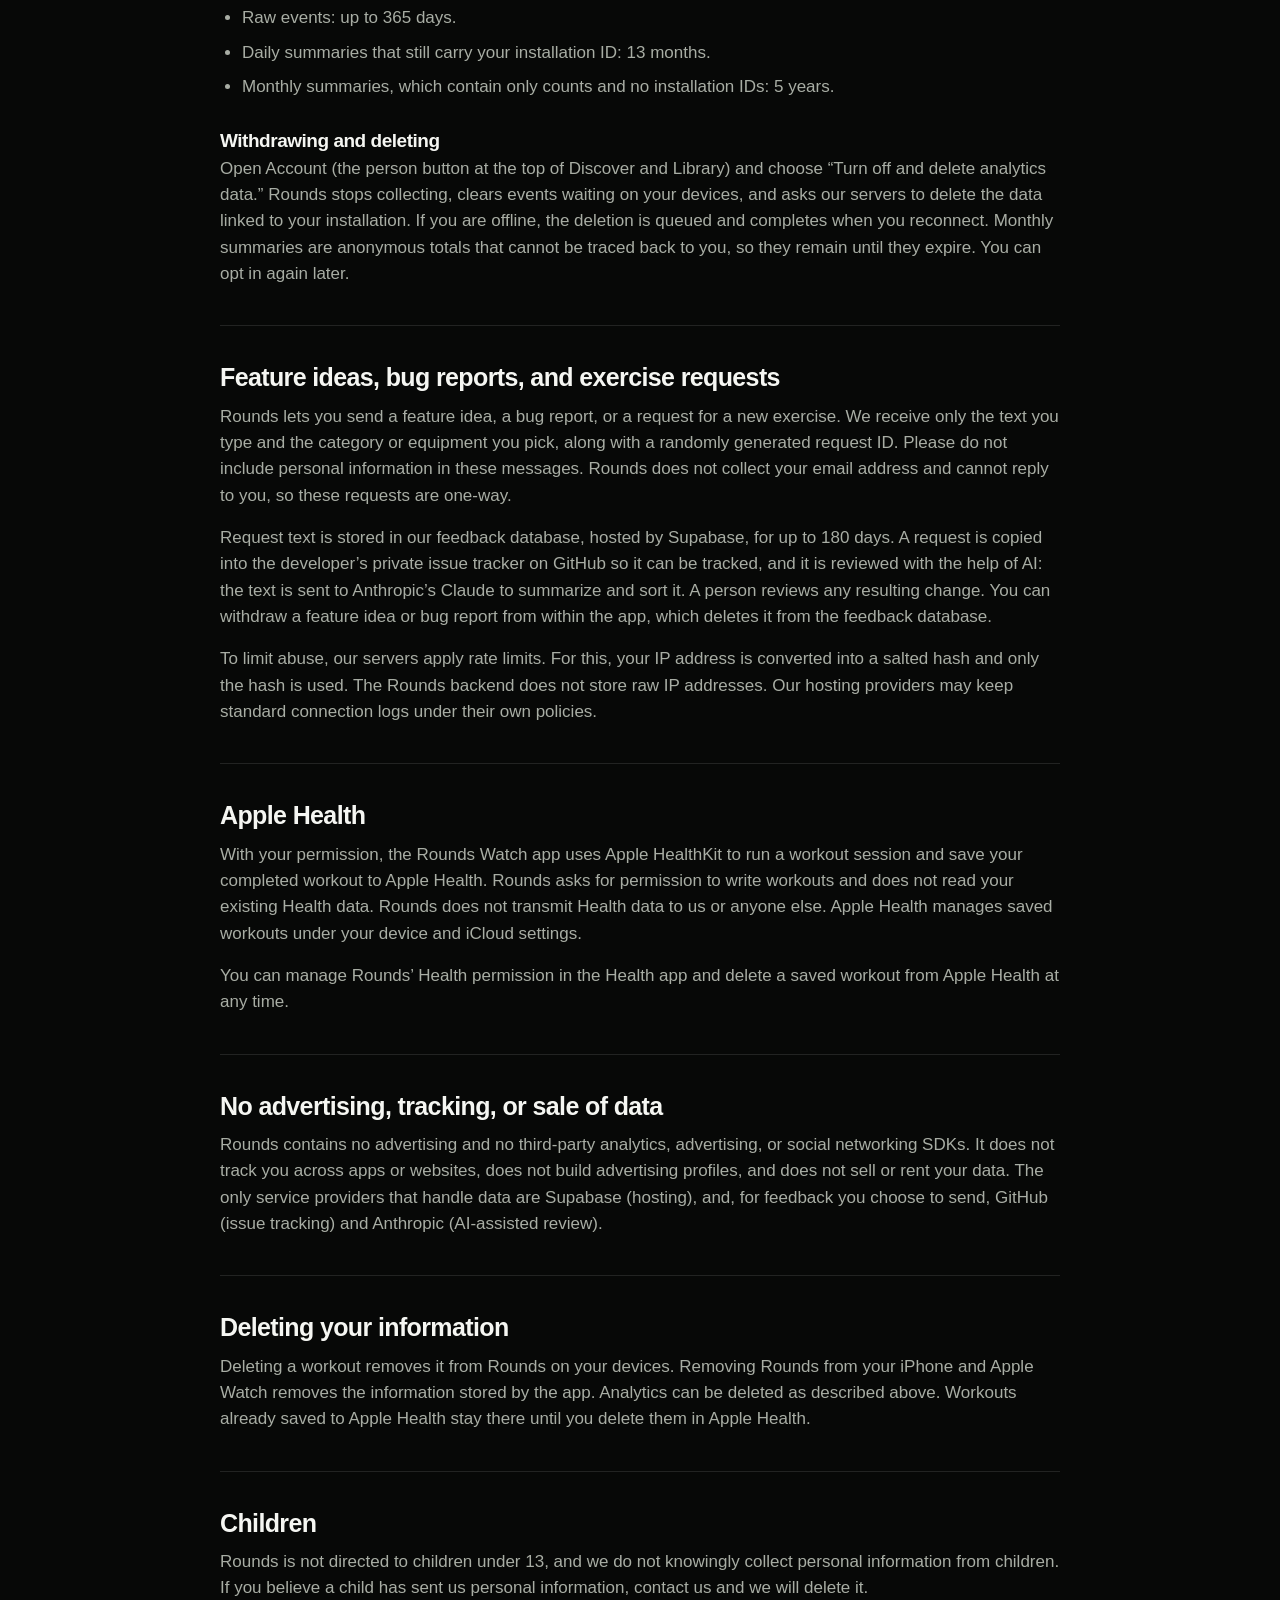
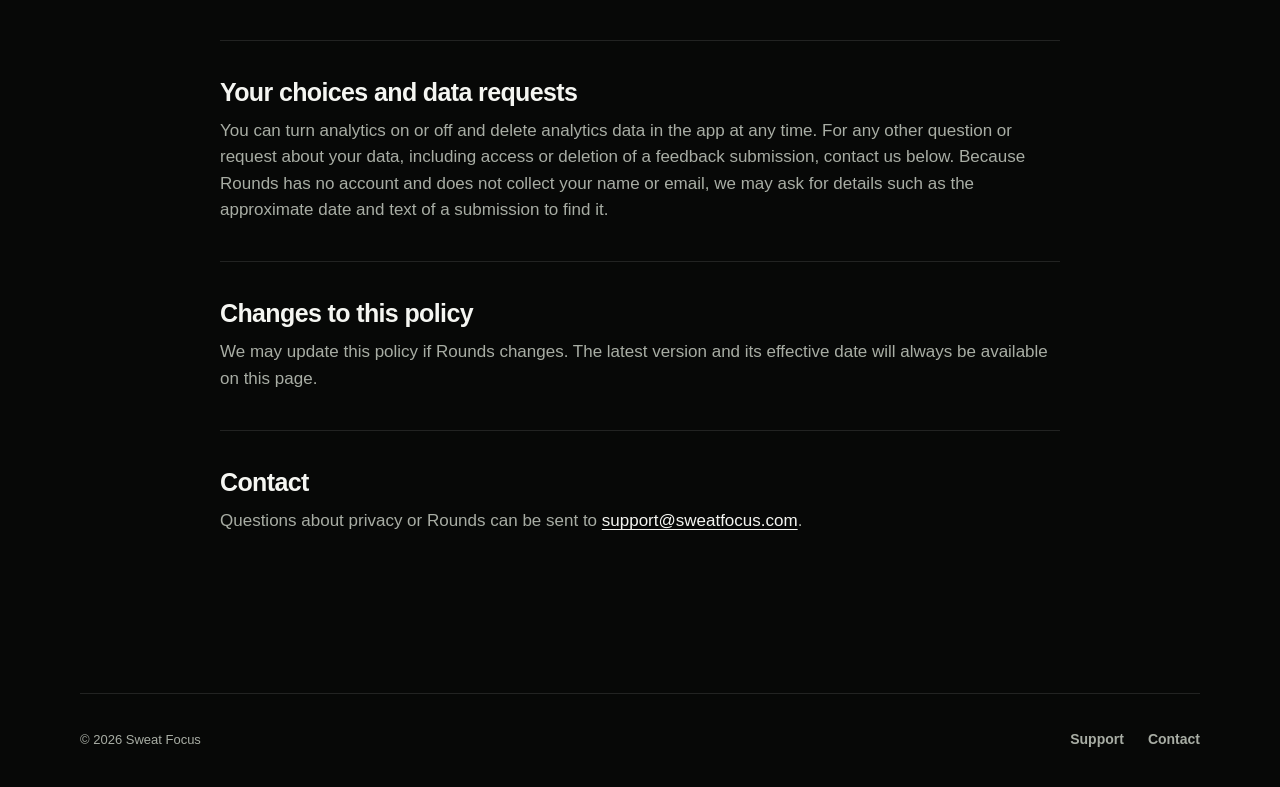
==== commit d51c3218: "Update privacy policy for the iPhone app, optional analytics, and feedback requests Covers the iPhon" ====
--- a/privacy.html
+++ b/privacy.html
@@ -4,9 +4,16 @@
     <meta charset="utf-8">
     <meta name="viewport" content="width=device-width, initial-scale=1">
     <meta name="theme-color" content="#070807">
-    <meta name="description" content="Privacy Policy for Rounds on Apple Watch.">
+    <meta name="description" content="Privacy Policy for Rounds on iPhone and Apple Watch.">
     <title>Privacy Policy — Rounds</title>
     <link rel="stylesheet" href="styles.css">
+    <style>
+      .policy-content ul { margin: 16px 0 0; padding-left: 22px; color: var(--secondary); }
+      .policy-content li + li { margin-top: 8px; }
+      .policy-content p + ul, .policy-content ul + p { margin-top: 16px; }
+      .policy-content h3 { margin: 26px 0 0; font-size: 19px; }
+      .policy-content h3 + ul { margin-top: 10px; }
+    </style>
   </head>
   <body>
     <header class="site-header">
@@ -21,142 +28,168 @@
     </header>
 
     <main class="policy-page">
-    <div class="policy-heading">
-      <p class="eyebrow">Rounds for Apple Watch</p>
-      <h1>Privacy Policy</h1>
-      <p class="updated">Last updated September 29, 2026</p>
-    </div>
-
-    <div class="privacy-summary">
-      <strong>The short version</strong>
-      <p>
-        Rounds uses an anonymous installation ID for community features and moderation.
-        You can optionally enable analytics. Exercise and feature requests may include
-        an email address if you choose to provide one. We do not collect your personal
-        information or Health data. There are no accounts, advertising, or tracking.
-      </p>
-    </div>
+      <div class="policy-heading">
+        <p class="eyebrow">Rounds for iPhone and Apple Watch</p>
+        <h1>Privacy Policy</h1>
+        <p class="updated">Effective October 23, 2026</p>
+      </div>
+
+      <div class="privacy-summary">
+        <strong>The short version</strong>
+        <p>
+          Rounds has no account, no advertising, and no tracking. Your workouts and
+          history stay on your devices. Product analytics is off unless you choose
+          to share it, and you can turn it off and delete it at any time. If you
+          send feedback, only the text you write is sent. Rounds never reads or
+          transmits your Apple Health data.
+        </p>
+      </div>
 
       <article class="policy-content">
         <section>
-          <h2>Information handled by Rounds</h2>
-          <p>
-            Rounds handles the workout duration you choose, completed round count
-            and round timestamps, workout timing, and your most recently selected
-            duration. This information is used only to run the workout, recover an
-            interrupted session, and keep recent completed results on your device.
-          </p>
-        </section>
-
-        <section>
-          <h2>Installation identity</h2>
-          <p>
-            Rounds creates an anonymous installation ID (DeviceID) for your installation,
-            registered through Apple App Attest. This identifier supports community features,
-            moderation, and per-installation action counts. It does not identify you personally
-            and is not linked to an account.
-          </p>
-          <p>
-            The installation ID is created automatically and is required for the app to function.
-          </p>
-        </section>
-
-        <section>
-          <h2>Optional analytics</h2>
-          <p>
-            You can choose to enable analytics in Rounds settings. When enabled, Rounds collects:
-          </p>
+          <h2>What stays on your devices</h2>
+          <p>
+            Rounds runs on iPhone and Apple Watch. Your workouts, your workout
+            history, your preferences, and any username you choose are stored on your
+            iPhone and, for workouts that run on the Watch, your Apple Watch. The two
+            devices sync with each other. There is no account, password, or sign-in,
+            and Rounds does not ask for your name or email address.
+          </p>
+        </section>
+
+        <section>
+          <h2>Product analytics (optional)</h2>
+          <p>
+            The first time you open Rounds, it asks whether to share product
+            analytics. Choosing “Continue without analytics” sends nothing, and the
+            app works the same either way. Nothing is collected before you opt in.
+          </p>
+          <p>If you opt in, Rounds records and sends these kinds of events:</p>
           <ul>
-            <li>Screen views and exercise selections</li>
-            <li>Routine operations (creating, editing, deleting routines)</li>
-            <li>Workout session timing and completion</li>
+            <li>Which app screens you open, such as Discover, My Workouts, the workout builder, and Settings.</li>
+            <li>Exercise filters and which catalog exercises you pick.</li>
+            <li>Creating, editing, deleting, importing, and sharing your workouts, with the workout type (AMRAP, EMOM, or straight sets).</li>
+            <li>Viewing, saving, and sharing workouts in the public library, and where in the app they appeared.</li>
+            <li>Workout sessions: start, pause, resume, set or round counts, and finish or interruption, including the workout type, elapsed time, and the number of sets and rounds you recorded. These come from the Rounds timer, not from Apple Health.</li>
+            <li>Opening or sending a feedback form (the fact that you did so, never its text).</li>
           </ul>
           <p>
-            Analytics does not collect free-text input, personal information, or HealthKit values.
-            Analytics is off by default. You can enable or disable it at any time in settings.
-          </p>
-          <p>
-            Raw analytics events linked to your installation ID are kept for 365 days. Aggregated
-            statistics are formed only from groups of 20 or more installations and may be kept
-            for up to 5 years. If you disable analytics, identifiable event data is removed, but
-            sealed aggregates are retained.
-          </p>
-        </section>
-
-        <section>
-          <h2>Exercise and feature requests</h2>
-          <p>
-            When you submit an exercise or feature request through the app, Rounds sends the
-            request content to our server. You may optionally provide an email address for a
-            reply by checking the consent checkbox.
-          </p>
-          <p>
-            If you provide an email address, we use it only to respond to your request and do
-            not use it for marketing or share it with third parties.
-          </p>
-          <p>
-            Submitted requests are kept for 30 days, or until the request is closed out,
-            whichever comes first.
-          </p>
-        </section>
-
-        <section>
-          <h2>Where your information is stored</h2>
-          <p>
-            Workout state, preferences, and recent results are stored locally on your Apple Watch.
-          </p>
-          <p>
-            Installation identity, analytics events (if enabled), and exercise or feature requests
-            are transmitted to and stored on our server, hosted by Supabase. Supabase is the only
-            third-party data processor used by Rounds.
+            Analytics never includes Apple Health data, your username, search text,
+            feedback text, or names you give to custom exercises.
+          </p>
+          <p>
+            Events are linked to a random installation ID, not to your name or
+            Apple ID. The ID is created on your iPhone using Apple’s App Attest
+            service, is specific to Rounds, and cannot be used to identify you in
+            other apps. It is not the advertising identifier. Events are saved on
+            your devices and sent to our servers when you are connected. Apple Watch
+            events are passed through your iPhone.
+          </p>
+          <p>
+            Analytics data is processed and stored by Supabase, our hosting
+            provider, acting for us.
+          </p>
+          <h3>How long analytics data is kept</h3>
+          <ul>
+            <li>Raw events: up to 365 days.</li>
+            <li>Daily summaries that still carry your installation ID: 13 months.</li>
+            <li>Monthly summaries, which contain only counts and no installation IDs: 5 years.</li>
+          </ul>
+          <h3>Withdrawing and deleting</h3>
+          <p>
+            Open Account (the person button at the top of Discover and Library) and
+            choose “Turn off and delete analytics data.” Rounds stops collecting,
+            clears events waiting on your devices, and asks our servers to delete
+            the data linked to your installation. If you are offline, the deletion
+            is queued and completes when you reconnect. Monthly summaries are
+            anonymous totals that cannot be traced back to you, so they remain until
+            they expire. You can opt in again later.
+          </p>
+        </section>
+
+        <section>
+          <h2>Feature ideas, bug reports, and exercise requests</h2>
+          <p>
+            Rounds lets you send a feature idea, a bug report, or a request for a
+            new exercise. We receive only the text you type and the category or
+            equipment you pick, along with a randomly generated request ID. Please do
+            not include personal information in these messages. Rounds does not
+            collect your email address and cannot reply to you, so these requests are
+            one-way.
+          </p>
+          <p>
+            Request text is stored in our feedback database, hosted by Supabase, for
+            up to 180 days. A request is copied into the developer’s private issue
+            tracker on GitHub so it can be tracked, and it is reviewed with the help
+            of AI: the text is sent to Anthropic’s Claude to summarize and sort it.
+            A person reviews any resulting change. You can withdraw a feature idea or
+            bug report from within the app, which deletes it from the feedback
+            database.
+          </p>
+          <p>
+            To limit abuse, our servers apply rate limits. For this, your IP address
+            is converted into a salted hash and only the hash is used. The Rounds
+            backend does not store raw IP addresses. Our hosting providers may keep
+            standard connection logs under their own policies.
           </p>
         </section>
 
         <section>
           <h2>Apple Health</h2>
           <p>
-            With your permission, Rounds uses Apple HealthKit to run a live indoor
-            cross-training session and save the completed workout to Apple Health.
-            Rounds requests permission to write workouts and does not request read
-            access to your Health data. Apple Health manages the saved workout and
-            any related workout metrics under your device and iCloud settings.
-          </p>
-          <p>
-            We do not receive, sell, use for advertising, or share your Health data.
+            With your permission, the Rounds Watch app uses Apple HealthKit to run a
+            workout session and save your completed workout to Apple Health. Rounds
+            asks for permission to write workouts and does not read your existing
+            Health data. Rounds does not transmit Health data to us or anyone else.
+            Apple Health manages saved workouts under your device and iCloud
+            settings.
+          </p>
+          <p>
             You can manage Rounds’ Health permission in the Health app and delete a
             saved workout from Apple Health at any time.
           </p>
         </section>
 
         <section>
-          <h2>Third parties and tracking</h2>
-          <p>
-            Rounds contains no third-party advertising or tracking software. It does not
-            create a user profile or use information to track you across apps or websites.
-          </p>
-          <p>
-            Rounds uses Supabase to host our backend server. Analytics data and exercise
-            or feature requests are processed by Supabase in accordance with their terms.
-          </p>
-        </section>
-
-        <section>
-          <h2>Deleting information</h2>
-          <p>
-            Choose Discard Workout before saving to discard the active workout. Removing
-            Rounds from your Apple Watch removes information stored locally by the app.
-            Workouts already saved to Apple Health remain there until you delete them
-            through Apple Health.
-          </p>
-          <p>
-            Disabling analytics in settings removes identifiable analytics event data from
-            our server, though sealed aggregate statistics remain. Your installation ID and
-            any submitted exercise or feature requests remain on our server after removing
-            the app.
-          </p>
-          <p>
-            You can request deletion of your data by emailing
-            <a href="mailto:support@sweatfocus.com?subject=Rounds%20Data%20Deletion">support@sweatfocus.com</a>.
+          <h2>No advertising, tracking, or sale of data</h2>
+          <p>
+            Rounds contains no advertising and no third-party analytics, advertising,
+            or social networking SDKs. It does not track you across apps or websites,
+            does not build advertising profiles, and does not sell or rent your data.
+            The only service providers that handle data are Supabase (hosting), and,
+            for feedback you choose to send, GitHub (issue tracking) and Anthropic
+            (AI-assisted review).
+          </p>
+        </section>
+
+        <section>
+          <h2>Deleting your information</h2>
+          <p>
+            Deleting a workout removes it from Rounds on your devices. Removing
+            Rounds from your iPhone and Apple Watch removes the information stored by
+            the app. Analytics can be deleted as described above. Workouts already
+            saved to Apple Health stay there until you delete them in Apple Health.
+          </p>
+        </section>
+
+        <section>
+          <h2>Children</h2>
+          <p>
+            Rounds is not directed to children under 13, and we do not knowingly
+            collect personal information from children. If you believe a child has
+            sent us personal information, contact us and we will delete it.
+          </p>
+        </section>
+
+        <section>
+          <h2>Your choices and data requests</h2>
+          <p>
+            You can turn analytics on or off and delete analytics data in the app at
+            any time. For any other question or request about your data, including
+            access or deletion of a feedback submission, contact us below. Because
+            Rounds has no account and does not collect your name or email, we may ask
+            for details such as the approximate date and text of a submission to find
+            it.
           </p>
         </section>
 
